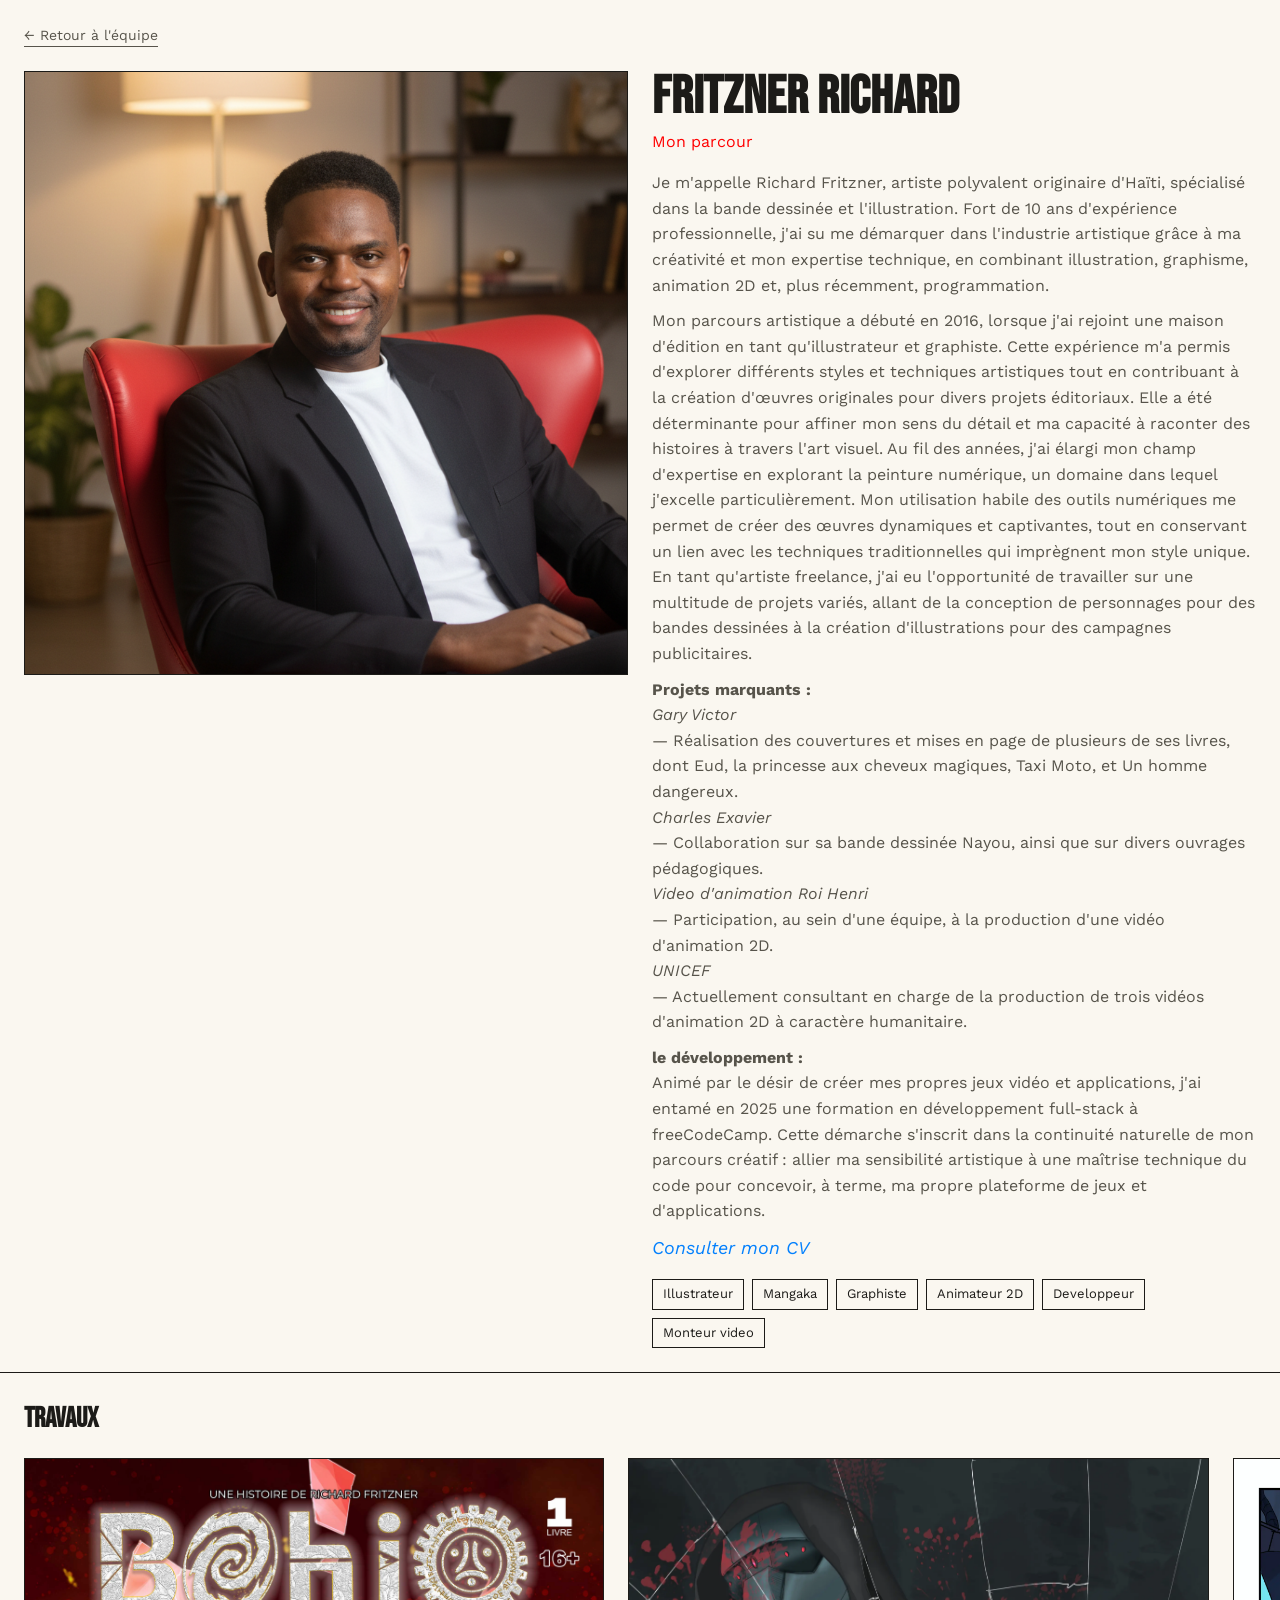
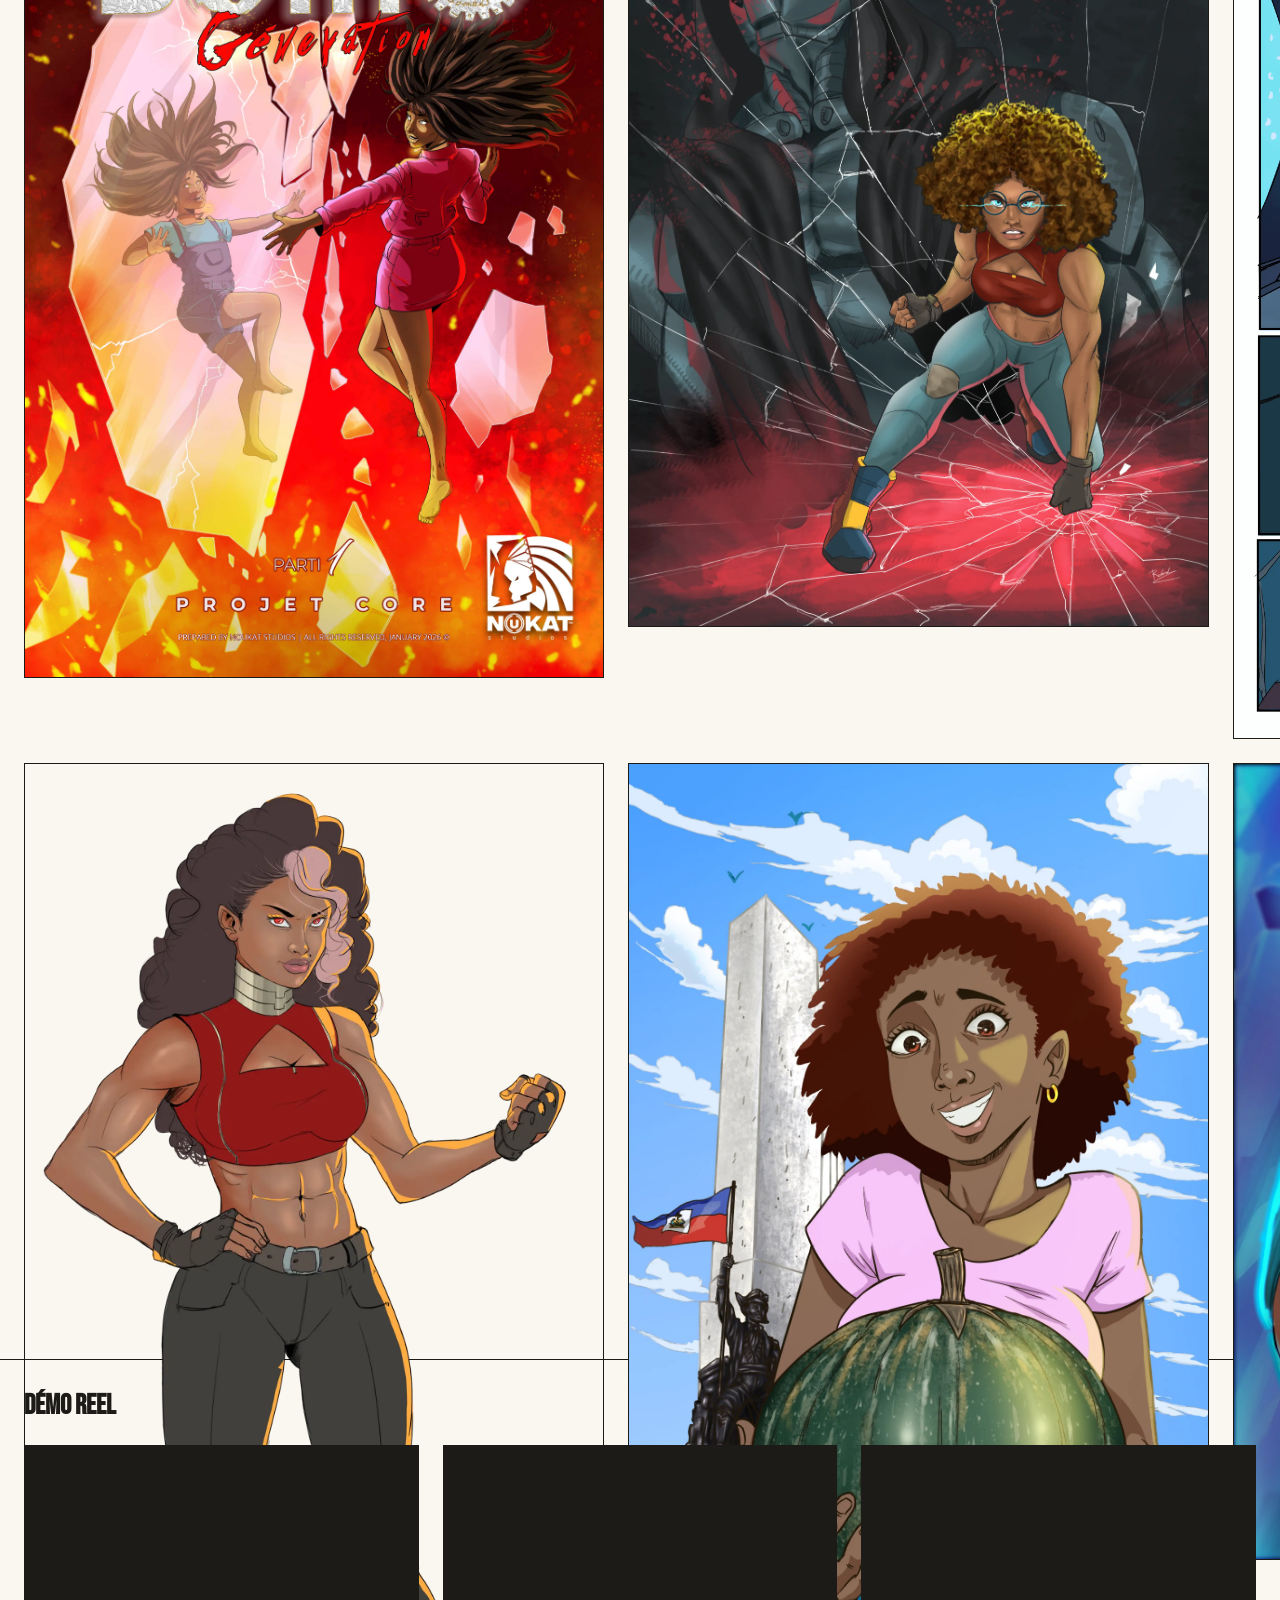
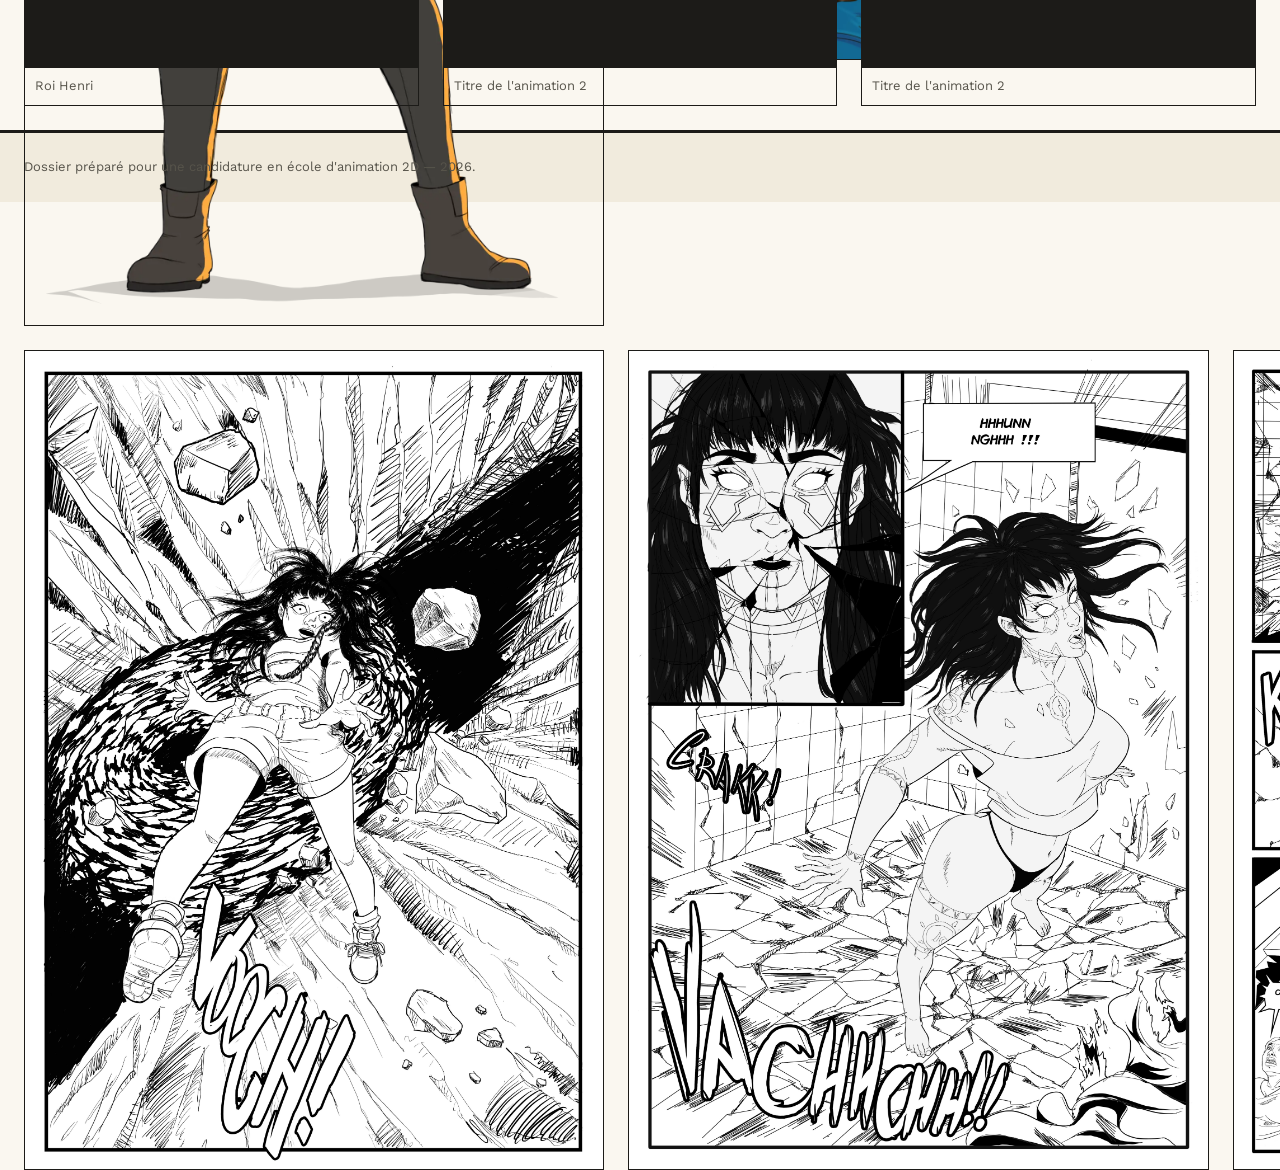
==== equipe-1.html @ 268f1782 "Update equipe-1.html" ====
<!DOCTYPE html>
<html lang="fr">
<head>
  <meta charset="UTF-8">
  <meta name="viewport" content="width=device-width, initial-scale=1.0">
  <title>Collectif Noukat</title>
  <link rel="preconnect" href="https://fonts.googleapis.com">
  <link href="https://fonts.googleapis.com/css2?family=Bebas+Neue&family=Work+Sans:wght@400;600&display=swap" rel="stylesheet">
  <link rel="stylesheet" href="css/style.css">
</head>
<body>

  <a class="back-link" href="index.html">&larr; Retour à l'équipe</a>

  <!-- ======================================================
       BLOC PRÉSENTATION
       MODIFIE ICI : photo, nom, rôle, texte de bio, outils.
       ====================================================== -->
  <section class="profile-hero">
    <div class="portrait">
      <img src="me.webp" alt="Illustration de Fritzner Richard">
    </div>
    <div class="intro">
      <h1>Fritzner Richard</h1>
      <p class="role">Mon parcour</p>
      <p>
        Je m'appelle Richard Fritzner, artiste polyvalent originaire d'Haïti,
        spécialisé dans la bande dessinée et l'illustration. Fort de 10 ans d'expérience 
        professionnelle, j'ai su me démarquer dans l'industrie artistique grâce à ma créativité 
        et mon expertise technique, en combinant illustration, graphisme, animation 2D et, 
        plus récemment, programmation.
      </p>
      
      <p>
        Mon parcours artistique a débuté en 2016, lorsque j'ai rejoint une maison d'édition en tant qu'illustrateur et graphiste. 
        Cette expérience m'a permis d'explorer différents styles et techniques artistiques tout en contribuant à la création d'œuvres 
        originales pour divers projets éditoriaux. Elle a été déterminante pour affiner mon sens du détail et ma capacité à raconter 
        des histoires à travers l'art visuel. Au fil des années, j'ai élargi mon champ d'expertise en explorant la peinture numérique, 
        un domaine dans lequel j'excelle particulièrement. Mon utilisation habile des outils numériques me permet de créer des œuvres 
        dynamiques et captivantes, tout en conservant un lien avec les techniques traditionnelles qui imprègnent mon style unique. 
        En tant qu'artiste freelance, j'ai eu l'opportunité de travailler sur une multitude de projets variés, 
        allant de la conception de personnages pour des bandes dessinées à la création d'illustrations pour des campagnes publicitaires.
      </p>

      <p>
        <strong>Projets marquants :</strong> <br>
        <em>Gary Victor</em> <br>— Réalisation des couvertures et mises en page de plusieurs de ses livres, dont Eud, la princesse aux cheveux magiques, 
        Taxi Moto, et Un homme dangereux.

        <br><em>Charles Exavier</em> <br>— Collaboration sur sa bande dessinée Nayou, ainsi que sur divers ouvrages pédagogiques.
        <br><em>Video d'animation Roi Henri</em> <br>— Participation, au sein d'une équipe, à la production d'une vidéo d'animation 2D.
        <br><em>UNICEF</em> <br>— Actuellement consultant en charge de la production de trois vidéos d'animation 2D à caractère humanitaire.
      </p>

      <p>
        <strong>le développement :</strong> <br>
        Animé par le désir de créer mes propres jeux vidéo et applications, 
        j'ai entamé en 2025 une formation en développement full-stack à freeCodeCamp. 
        Cette démarche s'inscrit dans la continuité naturelle de mon parcours créatif : 
        allier ma sensibilité artistique à une maîtrise technique du code pour concevoir, 
        à terme, ma propre plateforme de jeux et d'applications.
      </p>

      <p>
        <em><a class="cv-link" href="docs/Fritzner Richard_CV.pdf" target="_blank" rel="nooreper">
          Consulter mon CV
        </a></em>
      </p>

      <ul class="skills">
        <li>Illustrateur</li>
        <li>Mangaka</li>
        <li>Graphiste</li>
        <li>Animateur 2D</li>
        <li>Developpeur</li>
        <li>Monteur video</li>
      </ul>
    </div>
  </section>

  <!-- ======================================================
       GALERIE DE TRAVAUX
       MODIFIE ICI : ajoute une <figure> par illustration.
       ====================================================== -->
  <section class="work-gallery">
    <h2>Travaux</h2>
    <div class="work-grid">
      <figure>
        <img src="illustration/COVER_1_generation-BOHIO-final.webp" alt="Travail 1 de Fritzner Richard">
        <!-- <figcaption>BOHÎO Generation — couverture</figcaption> -->
      </figure>
      <figure>
        <img src="illustration/sketching_cover1.webp" alt="Travail 2 de Fritzner Richard">
        <!-- <figcaption>Planche de BD</figcaption> -->
      </figure>
      <figure>
        <img src="illustration/page_2.webp" alt="Travail 3 de Fritzner Richard">
      </figure>
      <figure>
        <img src="illustration/Cover_copy.webp" alt="Travail 3 de Fritzner Richard">
      </figure>
      <figure>
        <img src="illustration/character_design_Sabrina.webp" alt="Travail 3 de Fritzner Richard">
      </figure>
      <figure>
        <img src="illustration/cover_illustration_copy.webp" alt="Travail 3 de Fritzner Richard">
      </figure>
      <figure>
        <img src="illustration/new_illustration_cover.webp" alt="Travail 3 de Fritzner Richard">
      </figure>
      <figure>
        <img src="illustration/padre copy.jpg" alt="Travail 3 de Fritzner Richard">
      </figure>
      <figure>
        <img src="illustration/page_10_US.jpg" alt="Travail 3 de Fritzner Richard">
      </figure>
      <figure>
        <img src="illustration/page_16_US.jpg" alt="Travail 3 de Fritzner Richard">
      </figure>
      <figure>
        <img src="illustration/page_17_US.jpg" alt="Travail 3 de Fritzner Richard">
      </figure>
      <figure>
        <img src="illustration/page_19_US.jpg" alt="Travail 3 de Fritzner Richard">
      </figure>
  </section>

  <!-- ======================================================
     GALERIE VIDÉOS
     MODIFIE ICI : remplace l'ID YouTube (après embed/) par
     celui de chaque vidéo. Pour du Vimeo, remplace toute
     la balise iframe par le code d'intégration Vimeo.
     ====================================================== -->
<section class="video-gallery">
  <h2>Démo reel</h2>
  <div class="video-grid">
    <figure>
      <div class="video-frame">
        <iframe
          src="https://www.youtube.com/embed/hJVBO6-CBdI"
          title="Animation 1"
          allow="accelerometer; autoplay; clipboard-write; encrypted-media; gyroscope; picture-in-picture"
          allowfullscreen>
        </iframe>
      </div>
      <figcaption> Roi Henri</figcaption>
    </figure>

    <figure>
      <div class="video-frame">
        <iframe
          src="https://www.youtube.com/embed/vjPRHLPCc&t=57s"
          title="Animation 2"
          allow="accelerometer; autoplay; clipboard-write; encrypted-media; gyroscope; picture-in-picture"
          allowfullscreen>
        </iframe>
      </div>
      <figcaption>Titre de l'animation 2</figcaption>
    </figure>

    <figure>
      <div class="video-frame">
        <iframe
          src="https://www.youtube.com/embed/uY9iEaotIxk"
          title="Animation 2"
          allow="accelerometer; autoplay; clipboard-write; encrypted-media; gyroscope; picture-in-picture"
          allowfullscreen>
        </iframe>
      </div>
      <figcaption>Titre de l'animation 2</figcaption>
    </figure>
  </div>
</section>

<!-- Alternative si tu préfères un fichier vidéo local (déconseillé
     pour un gros fichier sur GitHub Pages) :
<div class="video-frame">
  <video src="videos/animation-1.mp4" controls></video>
</div>
-->

  <footer class="site-footer">
    <p>Dossier préparé pour une candidature en école d'animation 2D — 2026.</p>
  </footer>

</body>
</html>
---- css/style.css ----
/* =========================================================
   DESIGN TOKENS
   Toutes les couleurs et polices du site sont définies ici,
   une seule fois. Si tu veux changer une couleur, tu la
   changes ici et elle change partout sur le site.
   ========================================================= */
:root {
  --paper: #faf7f0;      /* fond principal, couleur "papier" */
  --paper-soft: #f1ebdd; /* fond légèrement plus foncé (footer, cartes) */
  --ink: #1c1b18;        /* texte principal, presque noir */
  --ink-soft: #57544b;   /* texte secondaire, gris chaud */
  --accent: #0380fd;     /* rouge encre, LA seule couleur vive du site */
  --line: #1c1b18;       /* bordures "trait d'encrage" */

  --font-display: "Bebas Neue", "Montserrat", sans-serif;
  --font-body: "Work Sans", -apple-system, sans-serif;

  --gutter: clamp(1.2rem, 3vw, 2.4rem); /* espace qui s'adapte à l'écran */
}

/* =========================================================
   RESET DE BASE
   ========================================================= */
* {
  margin: 0;
  padding: 0;
  box-sizing: border-box;
}

html {
  font-size: 62.5%; /* 1rem = 10px, plus facile à calculer */
}

body {
  background: var(--paper);
  color: var(--ink);
  font-family: var(--font-body);
  font-size: 1.6rem;
  line-height: 1.6;
}

a {
  color: inherit;
  text-decoration: none;
}

img {
  display: block;
  max-width: 100%;
  height: auto;
}

/* =========================================================
   EN-TÊTE
   ========================================================= */


   .site-header {
    display: flex;
    justify-content: space-between; /* brand à gauche, logos poussés tout à droite */
    align-items: center;
    gap: var(--gutter);
    padding: 1.4rem var(--gutter);
    border-bottom: 3px solid var(--line);
  }
  
  .site-header .brand {
    font-family: var(--font-display);
    font-size: clamp(2.6rem, 6vw, 4.2rem);
    letter-spacing: 0.02em;
    line-height: 1;
  }
  
  .site-header .brand span {
    color: var(--accent);
  }
  
  .site-header .tagline {
    color: var(--ink-soft);
    font-size: 1.5rem;
    max-width: 60ch;
    margin-top: 0.4rem;
  }
  
  .logo-nav-right {
    display: flex;
    align-items: center;
    gap: 1.6rem;
    flex-shrink: 0; /* empêche les logos de rétrécir si le titre devient long */
    transition: width 0.3s ease;
  }
  
  .logo-nav-right img {
    height: 8.6rem;
    width: auto;
  }

  .logo-nav-right img:hover {
    transform: rotate(-5deg);
}

/* =========================================================
   PAGE D'ACCUEIL — grille "planche de BD" avec les 4 membres
   ========================================================= */
.team-grid {
  display: grid;
  grid-template-columns: repeat(2, 1fr);
  gap: 3px; /* le gap fin + le fond noir dessous créent l'effet "gouttière d'encrage" */
  background: var(--line);
  border: 1px solid var(--line);
  margin: var(--gutter);
}

.team-card {
  position: relative;
  aspect-ratio: 4 / 4;
  overflow: hidden;
  background: var(--ink);
}

.team-card img {
  width: 100%;
  height: 100%;
  object-fit: cover;
  transition: transform 0.4s ease;
}

.team-card:hover img {
  transform: scale(1.05);
}

.team-card .caption {
  position: absolute;
  left: 0;
  right: 0;
  bottom: 0;
  background: var(--ink);
  color: var(--paper);
  padding: 1.4rem var(--gutter);
  border-top: 1px solid var(--accent);
}

.team-card .caption .name {
  font-family: var(--font-display);
  font-size: clamp(1.8rem, 3vw, 2.6rem);
  letter-spacing: 0.02em;
}

.team-card .caption .role {
  color: var(--paper-soft);
  font-size: 1.3rem;
}

/* =========================================================
   PAGE PROFIL — bio + galerie de travaux
   ========================================================= */
.back-link {
  display: inline-block;
  margin: var(--gutter);
  font-size: 1.4rem;
  color: var(--ink-soft);
  border-bottom: 1px solid var(--ink-soft);
}

.back-link:hover {
  color: var(--accent);
  border-color: var(--accent);
}

.profile-hero {
  display: grid;
  grid-template-columns: repeat(2, 1fr);
  gap: var(--gutter);
  padding: 0 var(--gutter) var(--gutter);
  border-bottom: 1px solid var(--line);
}

.profile-hero .portrait {
  aspect-ratio: 1 / 1;
  border: 0.2px solid var(--line);
  overflow: hidden;
}

.profile-hero .portrait img {
  width: 100%;
  height: 100%;
  object-fit: cover;
}

.profile-hero .intro h1 {
  font-family: var(--font-display);
  font-size: clamp(3rem, 7vw, 5.4rem);
  line-height: 0.95;
}

.profile-hero .intro .role {
  color: red;
  font-size: 1.6rem;
  margin: 0.6rem 0 1.6rem;
}

.profile-hero .intro p {
  max-width: 62ch;
  color: var(--ink-soft);
}

.profile-hero .intro p + p {
  margin-top: 1rem;
}

.cv-link {
  color: #0380fd;
  font-size: large;
}

.skills {
  display: flex;
  flex-wrap: wrap;
  gap: 0.8rem;
  margin-top: 1.6rem;
}

.skills li {
  list-style: none;
  border: 0.5px solid var(--ink);
  padding: 0.4rem 1rem;
  font-size: 1.3rem;
}

.work-gallery {
  padding: var(--gutter);
}

.work-gallery h2 {
  font-family: var(--font-display);
  font-size: clamp(2rem, 4vw, 2.8rem);
  margin-bottom: 1.6rem;
}

.work-grid {
  display: grid;
  grid-template-columns: repeat(4, 1fr);
  gap: var(--gutter);
}

.work-grid figure {
  border: 0.5px solid var(--line);
  aspect-ratio: 1 / 1;
}

.work-grid figcaption {
  padding: 0.8rem 1rem;
  font-size: 1.3rem;
  color: var(--ink-soft);
  border-top: 0.5px solid var(--line);
}

/* =========================================================
   GALERIE VIDÉOS — même logique que .work-gallery, pour les
   démos d'animation (embed YouTube/Vimeo).
   ========================================================= */
   .video-gallery {
    padding: var(--gutter);
    border-top: 1px solid var(--line);
  }
  
  .video-gallery h2 {
    font-family: var(--font-display);
    font-size: clamp(2rem, 4vw, 2.8rem);
    margin-bottom: 1.6rem;
  }
  
  .video-grid {
    display: grid;
    grid-template-columns: repeat(3, 1fr);
    gap: var(--gutter);
  }
  
  .video-grid figure {
    border: 0.5px solid var(--line);
  }
  
  /* Le conteneur force le ratio 16/9, quelle que soit la largeur */
  .video-frame {
    position: relative;
    aspect-ratio: 16 / 9;
    background: var(--ink); /* couleur visible pendant le chargement */
  }
  
  .video-frame iframe,
  .video-frame video {
    position: absolute;
    inset: 0; /* raccourci pour top:0; right:0; bottom:0; left:0; */
    width: 100%;
    height: 100%;
    border: 0;
  }
  
  .video-grid figcaption {
    padding: 0.8rem 1rem;
    font-size: 1.3rem;
    color: var(--ink-soft);
    border-top: 1px solid var(--line);
  }

/* =========================================================
   PIED DE PAGE
   ========================================================= */
.site-footer {
  padding: var(--gutter);
  background: var(--paper-soft);
  border-top: 3px solid var(--line);
  font-size: 1.3rem;
  color: var(--ink-soft);
}

/* =========================================================
   RESPONSIVE — c'est ici que le site s'adapte au mobile
   ========================================================= */

/* Tablette : la galerie de travaux passe à 2 colonnes */
@media (max-width: 640px) {
  .video-grid {
    grid-template-columns: 1fr; /* 1 colonne sur mobile */
  }
  /* ... tes règles existantes restent en dessous ... */
}

/* Mobile : tout passe en une seule colonne */
@media (max-width: 640px) {
  .team-grid {
    grid-template-columns: 1fr; /* la grille 2x2 devient 1 colonne */
  }

  .team-card {
    aspect-ratio: 4 / 3;
  }

  .profile-hero {
    grid-template-columns: 1fr;
  }

  .work-grid {
    grid-template-columns: 1fr;
  }
}
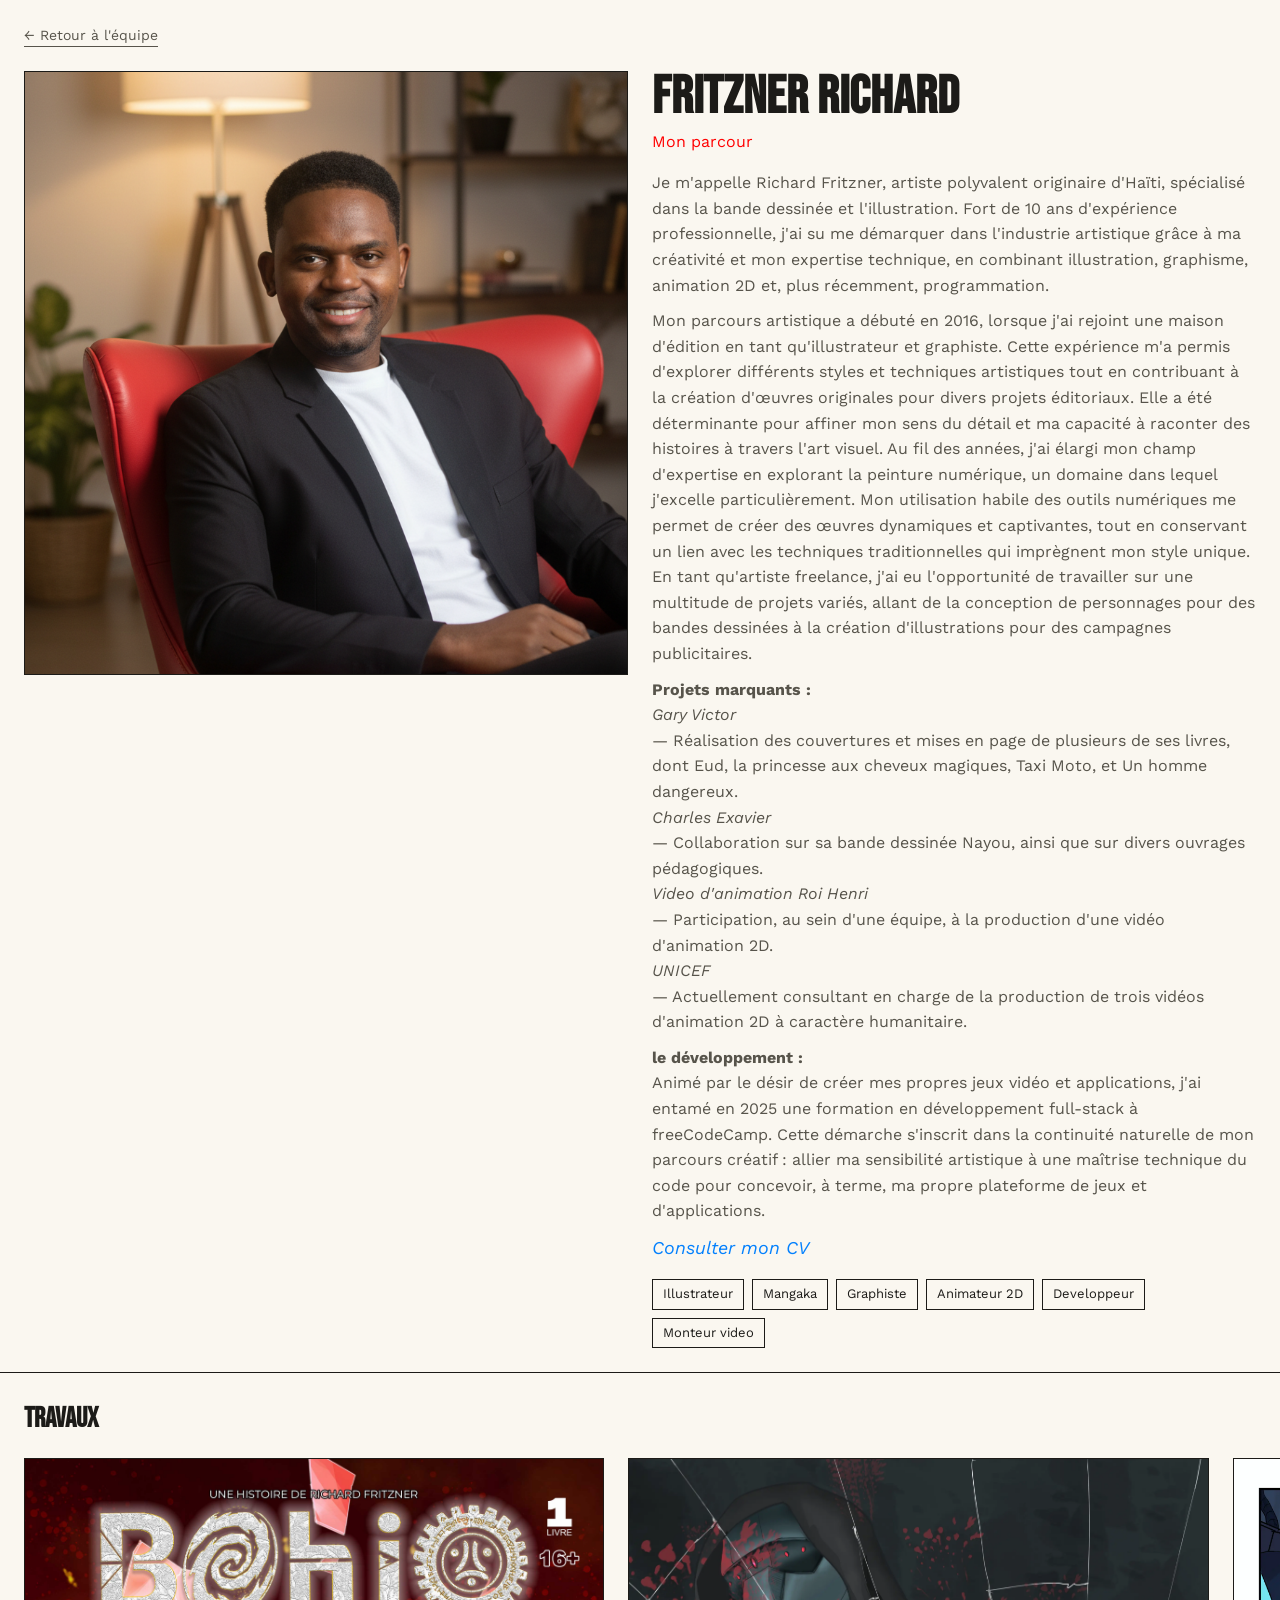
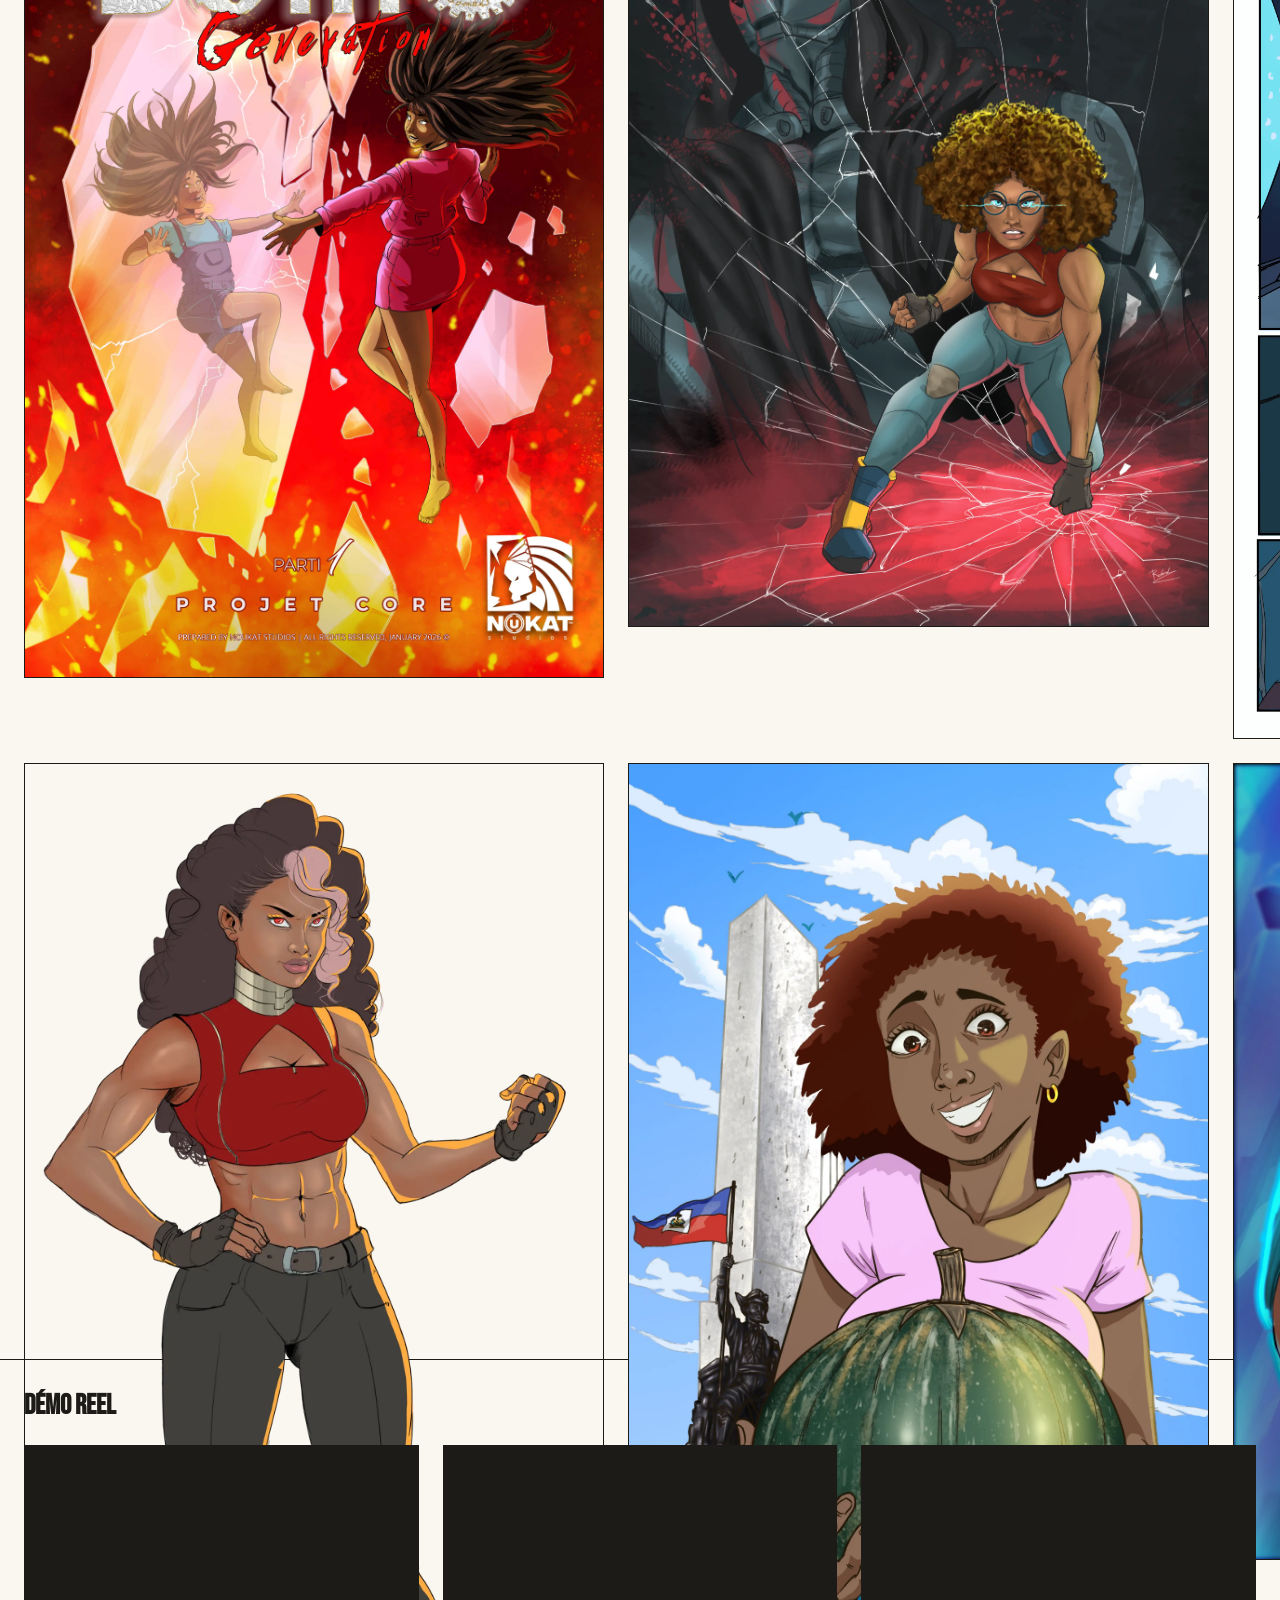
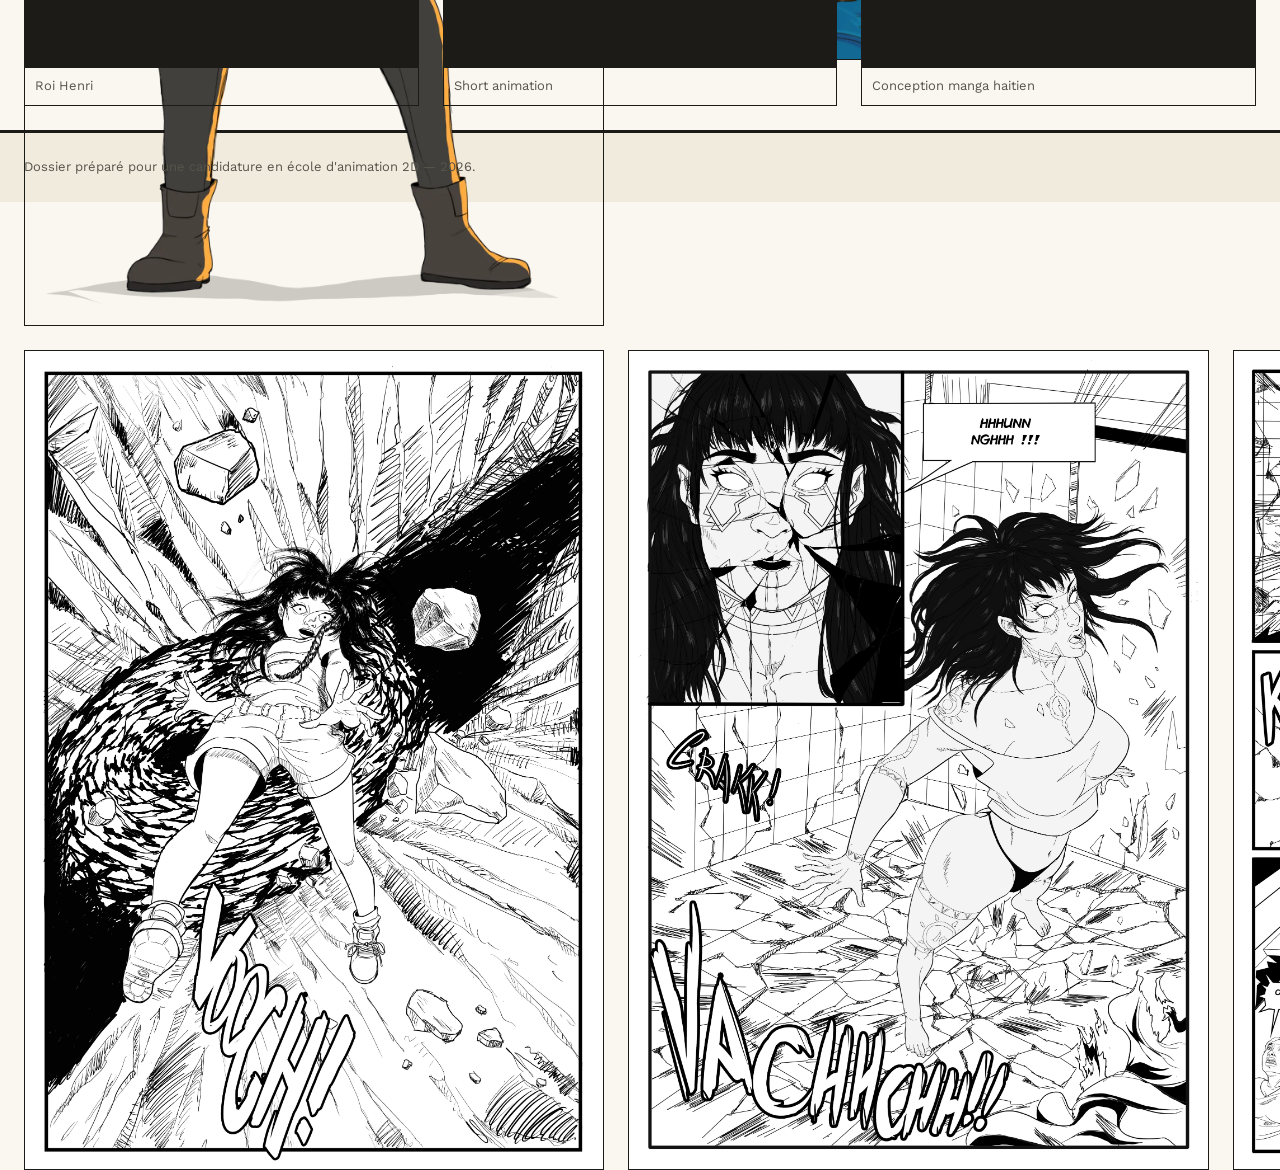
==== commit 5f851fa3: "Update equipe-1.html" ====
--- a/equipe-1.html
+++ b/equipe-1.html
@@ -62,7 +62,7 @@
       </p>
 
       <p>
-        <em><a class="cv-link" href="docs/Fritzner Richard_CV.pdf" target="_blank" rel="nooreper">
+        <em><a class="cv-link" href="docs/Fritzner-Richard-CV-compressed.pdf" download>
           Consulter mon CV
         </a></em>
       </p>
@@ -149,13 +149,13 @@
     <figure>
       <div class="video-frame">
         <iframe
-          src="https://www.youtube.com/embed/vjPRHLPCc&t=57s"
+          src="https://www.youtube.com/embed/shorts/TY7EtLORurI"
           title="Animation 2"
           allow="accelerometer; autoplay; clipboard-write; encrypted-media; gyroscope; picture-in-picture"
           allowfullscreen>
         </iframe>
       </div>
-      <figcaption>Titre de l'animation 2</figcaption>
+      <figcaption>Short animation</figcaption>
     </figure>
 
     <figure>
@@ -167,7 +167,7 @@
           allowfullscreen>
         </iframe>
       </div>
-      <figcaption>Titre de l'animation 2</figcaption>
+      <figcaption>Conception manga haitien</figcaption>
     </figure>
   </div>
 </section>
